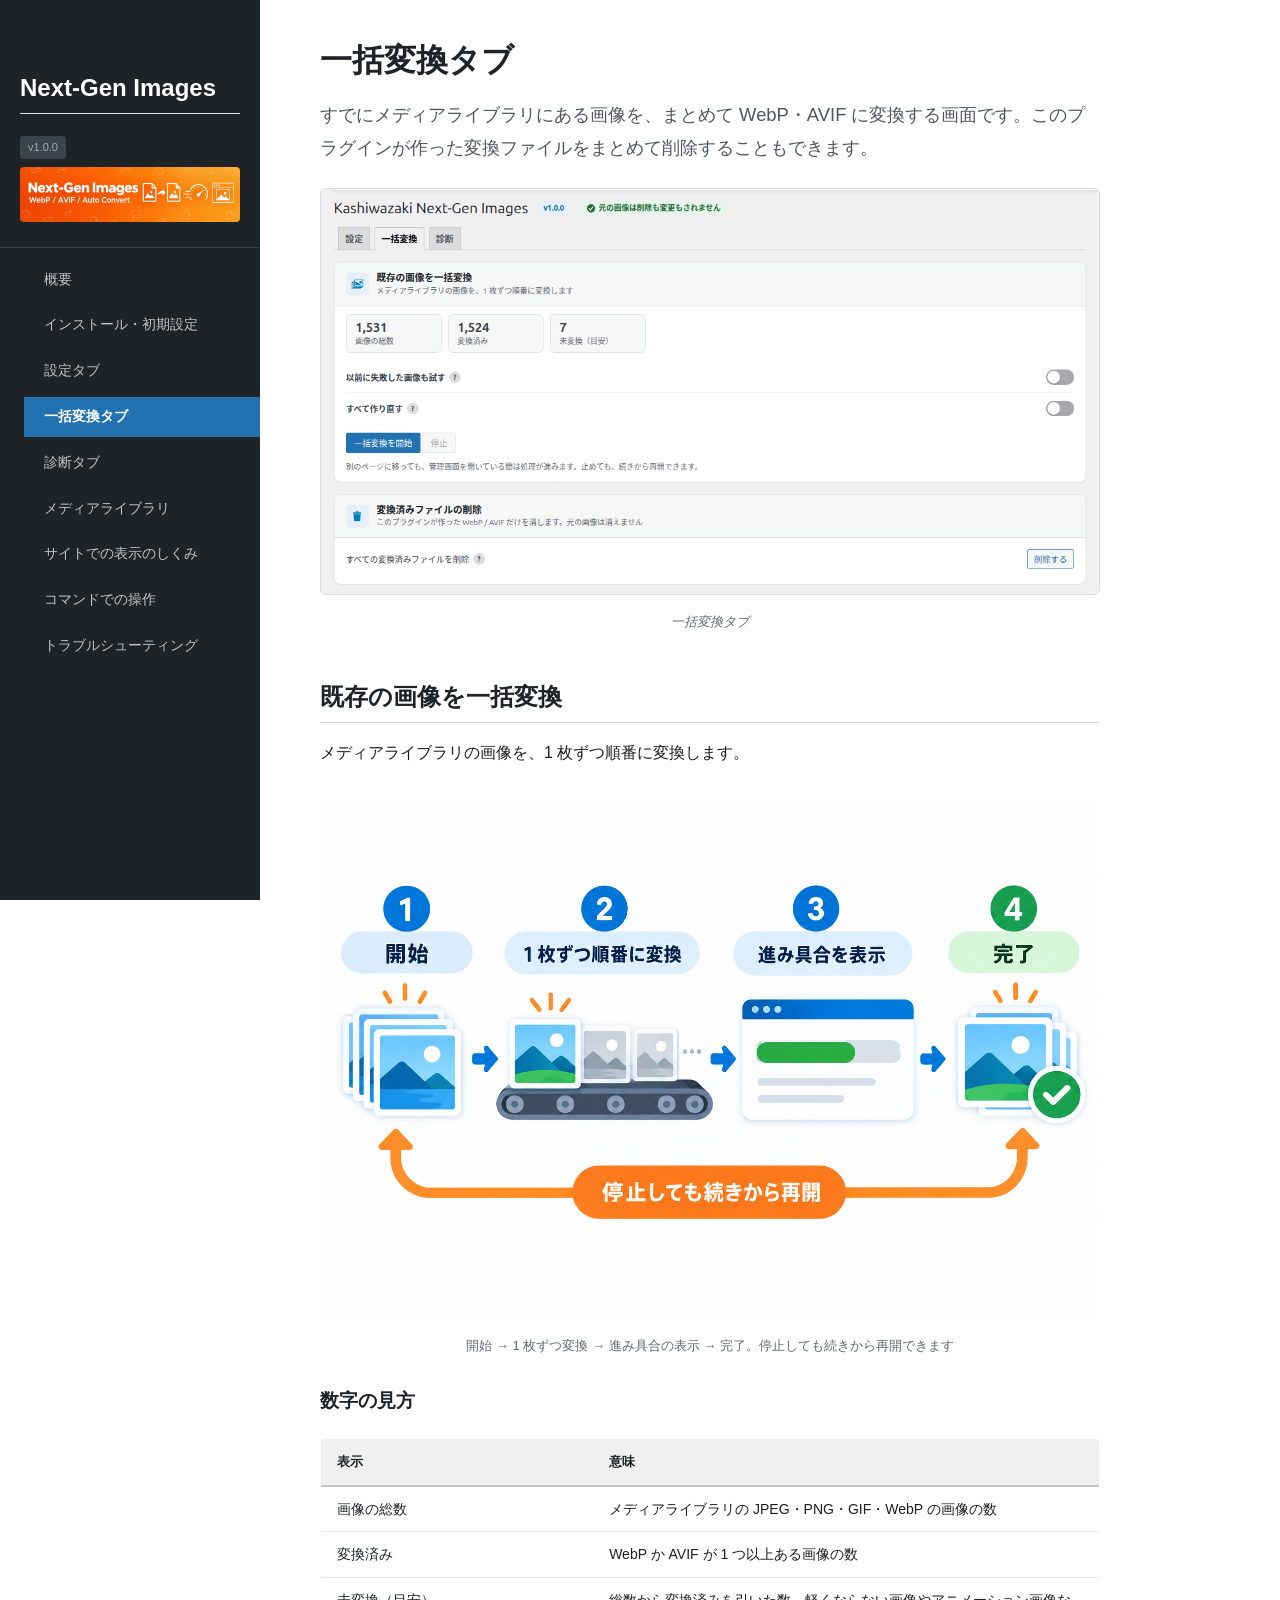
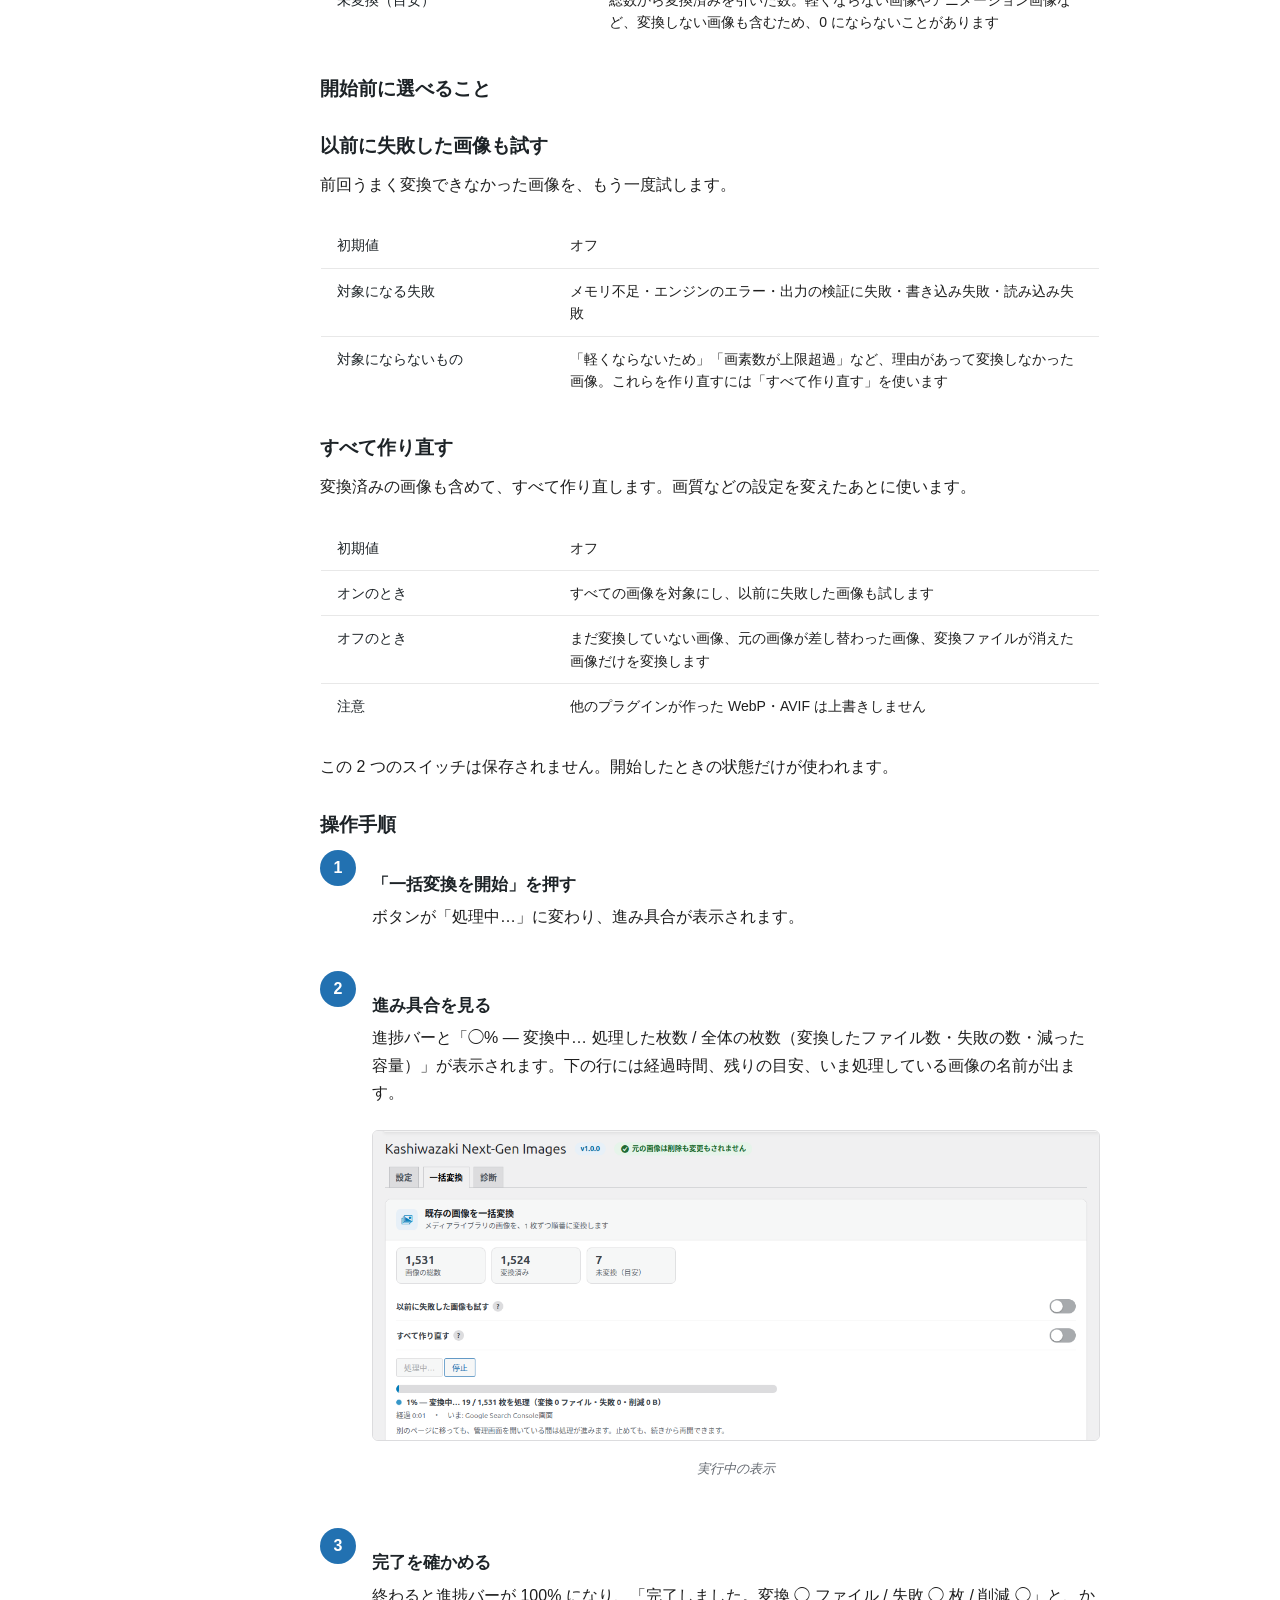
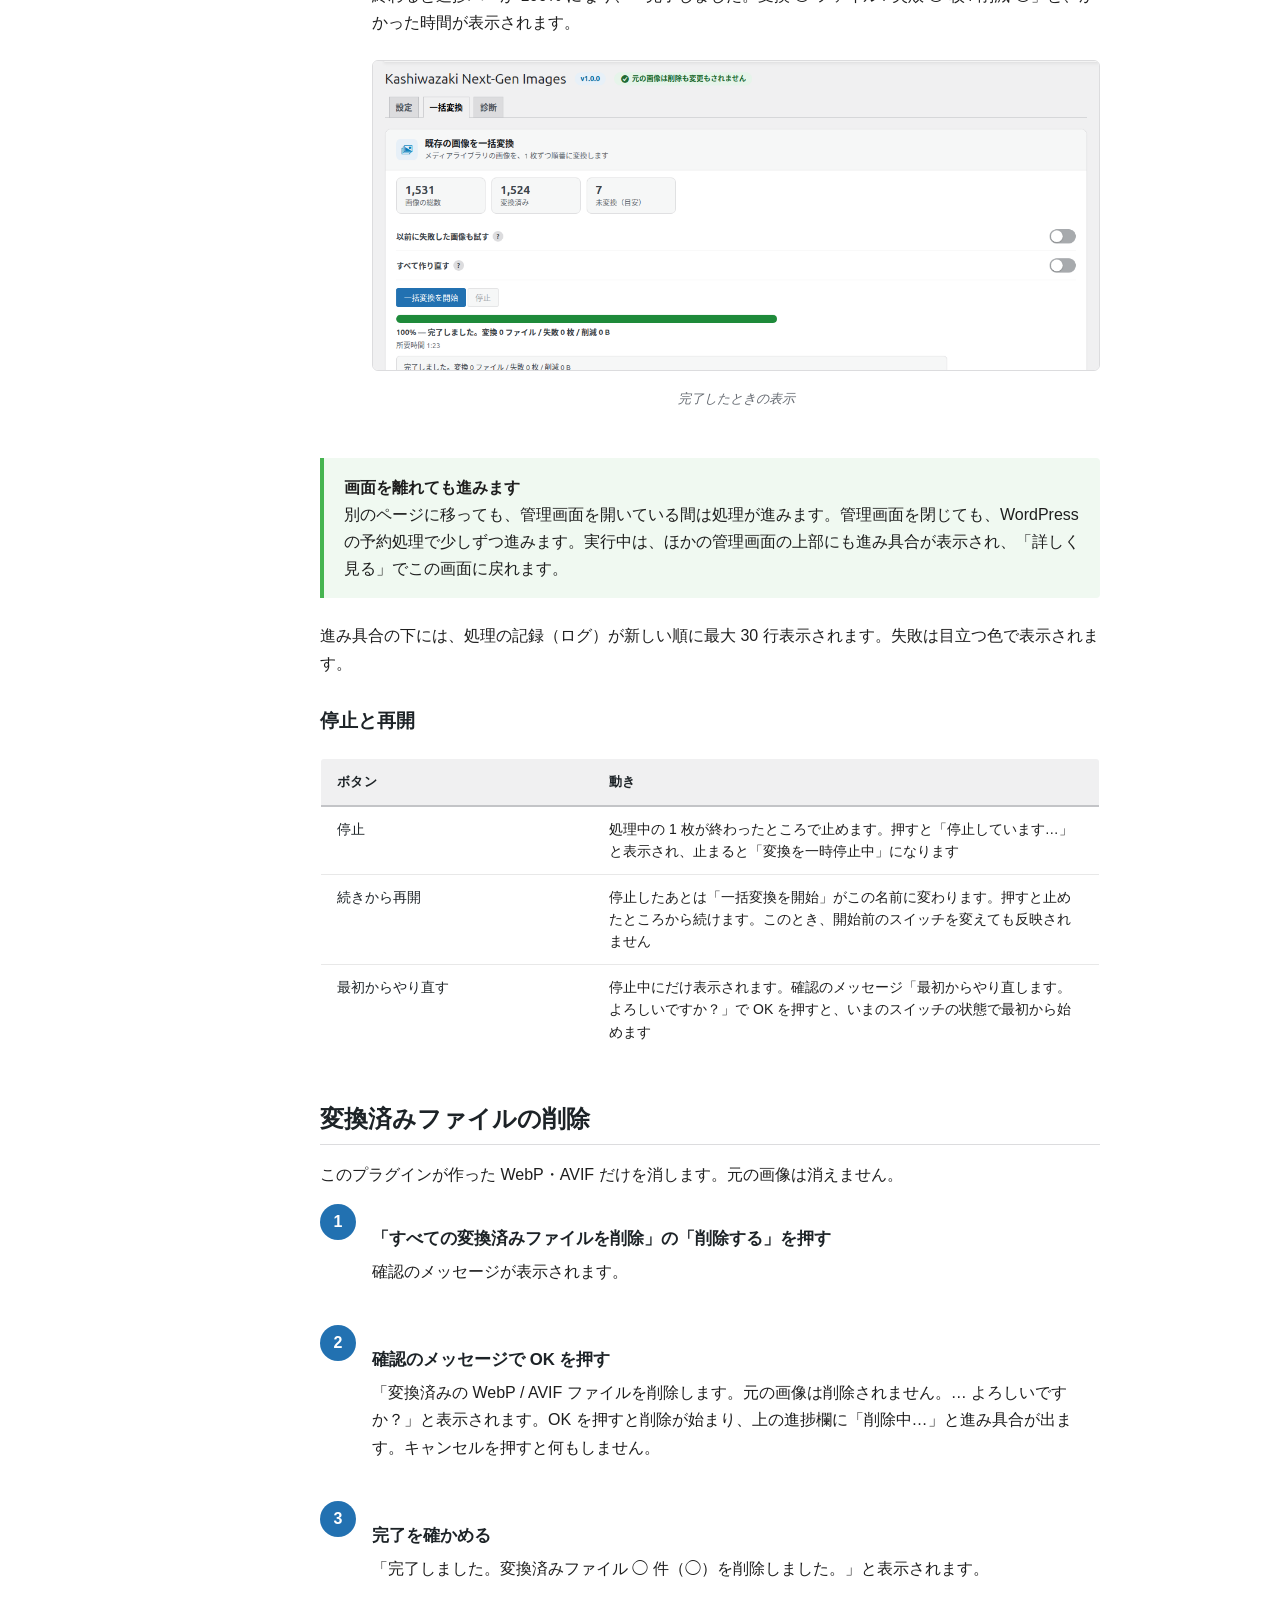
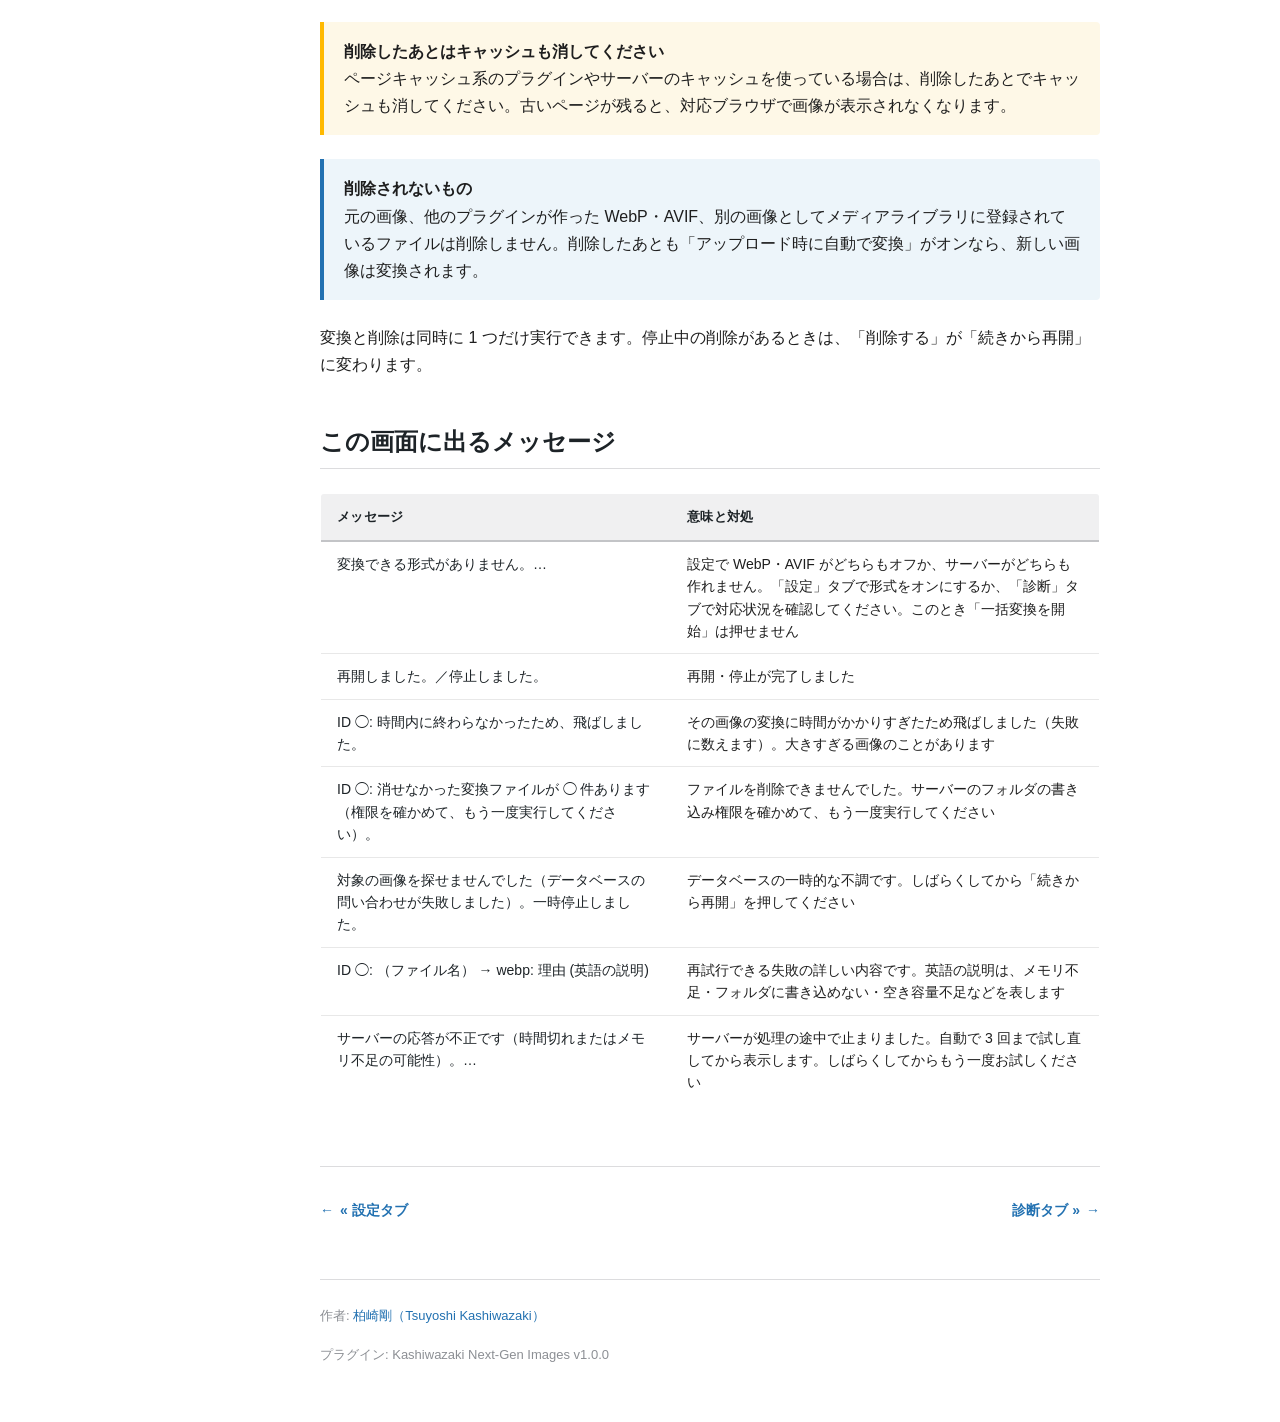
==== docs/bulk.html @ b2d31559 "Initial release v1.0.0" ====
<!DOCTYPE html>
<html lang="ja">
<head>
    <meta charset="UTF-8">
    <meta name="viewport" content="width=device-width, initial-scale=1.0">
    <title>一括変換タブ - Next-Gen Images マニュアル</title>
    <link rel="stylesheet" href="css/style.css">
</head>
<body>
    <button class="hamburger-btn" aria-label="メニューを開く">&#9776;</button>
    <nav class="sidebar">
        <div class="sidebar-header">
            <h2 style="color:#fff;">Next-Gen Images</h2>
            <span class="version">v1.0.0</span>
            <img src="images/main-visual.png" alt="" style="width:100%;border-radius:4px;margin-top:8px;">
        </div>
        <ul>
            <li><a href="index.html">概要</a></li>
            <li><a href="setup.html">インストール・初期設定</a></li>
            <li><a href="settings.html">設定タブ</a></li>
            <li><a href="bulk.html">一括変換タブ</a></li>
            <li><a href="status.html">診断タブ</a></li>
            <li><a href="media.html">メディアライブラリ</a></li>
            <li><a href="delivery.html">サイトでの表示のしくみ</a></li>
            <li><a href="cli.html">コマンドでの操作</a></li>
            <li><a href="troubleshooting.html">トラブルシューティング</a></li>
        </ul>
    </nav>
    <main class="content">
        <h1>一括変換タブ</h1>
        <p class="lead">すでにメディアライブラリにある画像を、まとめて WebP・AVIF に変換する画面です。このプラグインが作った変換ファイルをまとめて削除することもできます。</p>

<figure class="screenshot"><img src="images/screenshots/04-bulk.png" alt="一括変換タブ" class="lightbox-trigger"><figcaption>一括変換タブ</figcaption></figure>
<section><h2>既存の画像を一括変換</h2>
<p>メディアライブラリの画像を、1 枚ずつ順番に変換します。</p>
<figure class="infographic"><img src="images/infographics/bulk-flow.png" alt="一括変換の流れ" class="lightbox-trigger"><figcaption>開始 → 1 枚ずつ変換 → 進み具合の表示 → 完了。停止しても続きから再開できます</figcaption></figure>
<h3>数字の見方</h3>
<table><thead><tr><th style="width:35%;">表示</th><th>意味</th></tr></thead><tbody><tr><td>画像の総数</td><td>メディアライブラリの JPEG・PNG・GIF・WebP の画像の数</td></tr><tr><td>変換済み</td><td>WebP か AVIF が 1 つ以上ある画像の数</td></tr><tr><td>未変換（目安）</td><td>総数から変換済みを引いた数。軽くならない画像やアニメーション画像など、変換しない画像も含むため、0 にならないことがあります</td></tr></tbody></table>
<h3>開始前に選べること</h3>
<h3>以前に失敗した画像も試す</h3><p>前回うまく変換できなかった画像を、もう一度試します。</p><table><tbody><tr><td style="width:30%;">初期値</td><td>オフ</td></tr><tr><td style="width:30%;">対象になる失敗</td><td>メモリ不足・エンジンのエラー・出力の検証に失敗・書き込み失敗・読み込み失敗</td></tr><tr><td style="width:30%;">対象にならないもの</td><td>「軽くならないため」「画素数が上限超過」など、理由があって変換しなかった画像。これらを作り直すには「すべて作り直す」を使います</td></tr></tbody></table>
<h3>すべて作り直す</h3><p>変換済みの画像も含めて、すべて作り直します。画質などの設定を変えたあとに使います。</p><table><tbody><tr><td style="width:30%;">初期値</td><td>オフ</td></tr><tr><td style="width:30%;">オンのとき</td><td>すべての画像を対象にし、以前に失敗した画像も試します</td></tr><tr><td style="width:30%;">オフのとき</td><td>まだ変換していない画像、元の画像が差し替わった画像、変換ファイルが消えた画像だけを変換します</td></tr><tr><td style="width:30%;">注意</td><td>他のプラグインが作った WebP・AVIF は上書きしません</td></tr></tbody></table>
<p>この 2 つのスイッチは保存されません。開始したときの状態だけが使われます。</p>
<h3>操作手順</h3>
<div class="step"><div class="step-number">1</div><div class="step-body"><h4>「一括変換を開始」を押す</h4><p>ボタンが「処理中…」に変わり、進み具合が表示されます。</p></div></div><div class="step"><div class="step-number">2</div><div class="step-body"><h4>進み具合を見る</h4><p>進捗バーと「◯% — 変換中… 処理した枚数 / 全体の枚数（変換したファイル数・失敗の数・減った容量）」が表示されます。下の行には経過時間、残りの目安、いま処理している画像の名前が出ます。</p><figure class="screenshot"><img src="images/screenshots/07-bulk-running.png" alt="一括変換の実行中の表示" class="lightbox-trigger"><figcaption>実行中の表示</figcaption></figure></div></div><div class="step"><div class="step-number">3</div><div class="step-body"><h4>完了を確かめる</h4><p>終わると進捗バーが 100% になり、「完了しました。変換 ◯ ファイル / 失敗 ◯ 枚 / 削減 ◯」と、かかった時間が表示されます。</p><figure class="screenshot"><img src="images/screenshots/08-bulk-done.png" alt="一括変換の完了後の表示" class="lightbox-trigger"><figcaption>完了したときの表示</figcaption></figure></div></div>
<div class="callout callout-tip"><strong>画面を離れても進みます</strong><p>別のページに移っても、管理画面を開いている間は処理が進みます。管理画面を閉じても、WordPress の予約処理で少しずつ進みます。実行中は、ほかの管理画面の上部にも進み具合が表示され、「詳しく見る」でこの画面に戻れます。</p></div>
<p>進み具合の下には、処理の記録（ログ）が新しい順に最大 30 行表示されます。失敗は目立つ色で表示されます。</p><h3>停止と再開</h3>
<table><thead><tr><th style="width:35%;">ボタン</th><th>動き</th></tr></thead><tbody><tr><td>停止</td><td>処理中の 1 枚が終わったところで止めます。押すと「停止しています…」と表示され、止まると「変換を一時停止中」になります</td></tr><tr><td>続きから再開</td><td>停止したあとは「一括変換を開始」がこの名前に変わります。押すと止めたところから続けます。このとき、開始前のスイッチを変えても反映されません</td></tr><tr><td>最初からやり直す</td><td>停止中にだけ表示されます。確認のメッセージ「最初からやり直します。よろしいですか？」で OK を押すと、いまのスイッチの状態で最初から始めます</td></tr></tbody></table>
</section>

<section><h2>変換済みファイルの削除</h2>
<p>このプラグインが作った WebP・AVIF だけを消します。元の画像は消えません。</p>
<div class="step"><div class="step-number">1</div><div class="step-body"><h4>「すべての変換済みファイルを削除」の「削除する」を押す</h4><p>確認のメッセージが表示されます。</p></div></div><div class="step"><div class="step-number">2</div><div class="step-body"><h4>確認のメッセージで OK を押す</h4><p>「変換済みの WebP / AVIF ファイルを削除します。元の画像は削除されません。… よろしいですか？」と表示されます。OK を押すと削除が始まり、上の進捗欄に「削除中…」と進み具合が出ます。キャンセルを押すと何もしません。</p></div></div><div class="step"><div class="step-number">3</div><div class="step-body"><h4>完了を確かめる</h4><p>「完了しました。変換済みファイル ◯ 件（◯）を削除しました。」と表示されます。</p></div></div>
<div class="callout callout-warning"><strong>削除したあとはキャッシュも消してください</strong><p>ページキャッシュ系のプラグインやサーバーのキャッシュを使っている場合は、削除したあとでキャッシュも消してください。古いページが残ると、対応ブラウザで画像が表示されなくなります。</p></div>
<div class="callout callout-note"><strong>削除されないもの</strong><p>元の画像、他のプラグインが作った WebP・AVIF、別の画像としてメディアライブラリに登録されているファイルは削除しません。削除したあとも「アップロード時に自動で変換」がオンなら、新しい画像は変換されます。</p></div>
<p>変換と削除は同時に 1 つだけ実行できます。停止中の削除があるときは、「削除する」が「続きから再開」に変わります。</p>
</section>

<section><h2>この画面に出るメッセージ</h2>
<table><thead><tr><th style="width:45%;">メッセージ</th><th>意味と対処</th></tr></thead><tbody><tr><td>変換できる形式がありません。…</td><td>設定で WebP・AVIF がどちらもオフか、サーバーがどちらも作れません。「設定」タブで形式をオンにするか、「診断」タブで対応状況を確認してください。このとき「一括変換を開始」は押せません</td></tr><tr><td>再開しました。／停止しました。</td><td>再開・停止が完了しました</td></tr><tr><td>ID ◯: 時間内に終わらなかったため、飛ばしました。</td><td>その画像の変換に時間がかかりすぎたため飛ばしました（失敗に数えます）。大きすぎる画像のことがあります</td></tr><tr><td>ID ◯: 消せなかった変換ファイルが ◯ 件あります（権限を確かめて、もう一度実行してください）。</td><td>ファイルを削除できませんでした。サーバーのフォルダの書き込み権限を確かめて、もう一度実行してください</td></tr><tr><td>対象の画像を探せませんでした（データベースの問い合わせが失敗しました）。一時停止しました。</td><td>データベースの一時的な不調です。しばらくしてから「続きから再開」を押してください</td></tr><tr><td>ID ◯: （ファイル名） → webp: 理由 (英語の説明)</td><td>再試行できる失敗の詳しい内容です。英語の説明は、メモリ不足・フォルダに書き込めない・空き容量不足などを表します</td></tr><tr><td>サーバーの応答が不正です（時間切れまたはメモリ不足の可能性）。…</td><td>サーバーが処理の途中で止まりました。自動で 3 回まで試し直してから表示します。しばらくしてからもう一度お試しください</td></tr></tbody></table>
</section>

        <nav class="page-nav">
            <a href="settings.html" class="prev">&laquo; 設定タブ</a>
            <a href="status.html" class="next">診断タブ &raquo;</a>
        </nav>
        <footer class="manual-footer">
            <p>作者: <a href="https://www.tsuyoshikashiwazaki.jp/profile/" target="_blank" rel="noopener">柏崎剛（Tsuyoshi Kashiwazaki）</a></p>
            <p>プラグイン: Kashiwazaki Next-Gen Images v1.0.0</p>
        </footer>
    </main>
    <div class="lightbox"></div>
    <script src="js/manual.js"></script>
</body>
</html>
---- docs/css/style.css ----
/* ========================================
   WordPress Plugin Manual - Common Stylesheet
   ======================================== */

/* ========================================
   1. Base / Reset
   ======================================== */

*,
*::before,
*::after {
    margin: 0;
    padding: 0;
    box-sizing: border-box;
}

html {
    font-size: 16px;
    scroll-behavior: smooth;
}

body {
    font-family: -apple-system, BlinkMacSystemFont, "Segoe UI", Roboto, Oxygen,
        Ubuntu, Cantarell, "Fira Sans", "Droid Sans", "Helvetica Neue", Arial,
        sans-serif;
    color: #1e1e1e;
    background: #fff;
    line-height: 1.7;
}

img {
    max-width: 100%;
    height: auto;
}

a {
    color: #2271b1;
    text-decoration: none;
}

a:hover {
    color: #135e96;
    text-decoration: underline;
}

/* ========================================
   2. Sidebar
   ======================================== */

.sidebar {
    position: fixed;
    top: 0;
    left: 0;
    width: 260px;
    height: 100vh;
    background: #1d2327;
    color: #fff;
    overflow-y: auto;
    z-index: 100;
    padding-bottom: 40px;
}

.sidebar-header {
    padding: 24px 20px 16px;
    border-bottom: 1px solid #3c434a;
}

.sidebar-header h1 {
    font-size: 15px;
    font-weight: 600;
    line-height: 1.4;
    color: #fff;
}

.sidebar-header .version {
    display: inline-block;
    margin-top: 6px;
    font-size: 11px;
    color: #a7aaad;
    background: #3c434a;
    padding: 2px 8px;
    border-radius: 3px;
}

.sidebar ul {
    list-style: none;
    padding: 12px 0;
}

.sidebar ul li a {
    display: block;
    padding: 8px 20px;
    color: #c3c4c7;
    font-size: 14px;
    transition: background 0.15s, color 0.15s;
}

.sidebar ul li a:hover {
    background: #2c3338;
    color: #fff;
    text-decoration: none;
}

.sidebar ul li.active a {
    background: #2271b1;
    color: #fff;
    font-weight: 600;
}

.sidebar ul li.section-label {
    padding: 18px 20px 4px;
    font-size: 11px;
    font-weight: 700;
    text-transform: uppercase;
    letter-spacing: 0.06em;
    color: #8c8f94;
}

/* ========================================
   3. Main Content
   ======================================== */

.content {
    margin-left: 260px;
    max-width: 900px;
    padding: 40px 60px;
}

/* ========================================
   4. Typography
   ======================================== */

h1, h2, h3, h4, h5, h6 {
    color: #1d2327;
    font-weight: 600;
    line-height: 1.3;
}

h1 {
    font-size: 2rem;
    margin-bottom: 16px;
}

h2 {
    font-size: 1.5rem;
    margin-top: 48px;
    margin-bottom: 16px;
    padding-bottom: 10px;
    border-bottom: 1px solid #dcdcde;
}

h3 {
    font-size: 1.2rem;
    margin-top: 32px;
    margin-bottom: 12px;
}

h4 {
    font-size: 1.05rem;
    margin-top: 24px;
    margin-bottom: 8px;
}

p {
    margin-bottom: 16px;
}

.lead {
    font-size: 1.15rem;
    color: #50575e;
    line-height: 1.8;
    margin-bottom: 24px;
}

/* ========================================
   5. Steps
   ======================================== */

.step {
    display: flex;
    gap: 16px;
    margin-bottom: 24px;
    align-items: flex-start;
}

.step-number {
    flex-shrink: 0;
    width: 36px;
    height: 36px;
    background: #2271b1;
    color: #fff;
    border-radius: 50%;
    display: flex;
    align-items: center;
    justify-content: center;
    font-size: 16px;
    font-weight: 700;
    line-height: 1;
}

.step-content {
    flex: 1;
    padding-top: 4px;
}

.step-content p:last-child {
    margin-bottom: 0;
}

/* ========================================
   6. Callout Boxes
   ======================================== */

.callout {
    padding: 16px 20px;
    margin: 24px 0;
    border-left: 4px solid;
    border-radius: 0 4px 4px 0;
}

.callout-title {
    font-weight: 700;
    margin-bottom: 6px;
}

.callout p:last-child {
    margin-bottom: 0;
}

.callout-tip {
    border-left-color: #46b450;
    background: #f0f9f1;
}

.callout-tip .callout-title {
    color: #2e7d32;
}

.callout-warning {
    border-left-color: #ffb900;
    background: #fef8e7;
}

.callout-warning .callout-title {
    color: #8b6914;
}

.callout-note {
    border-left-color: #2271b1;
    background: #edf5fa;
}

.callout-note .callout-title {
    color: #2271b1;
}

/* ========================================
   7. Screenshots
   ======================================== */

.screenshot {
    margin: 24px 0;
    text-align: center;
}

.screenshot img {
    max-width: 100%;
    border: 1px solid #dcdcde;
    border-radius: 6px;
    cursor: zoom-in;
}

.screenshot figcaption,
.screenshot .caption {
    font-size: 13px;
    color: #646970;
    margin-top: 8px;
    font-style: italic;
}

/* ========================================
   8. Infographic Images
   ======================================== */

.infographic {
    margin: 32px 0;
    text-align: center;
}

.infographic img {
    max-width: 100%;
    display: inline-block;
}

.infographic figcaption,
.infographic .caption {
    font-size: 13px;
    color: #646970;
    margin-top: 8px;
}

/* ========================================
   9. Feature Cards
   ======================================== */

.feature-cards {
    display: grid;
    grid-template-columns: repeat(3, 1fr);
    gap: 20px;
    margin: 24px 0;
}

.feature-card {
    background: #f6f7f7;
    border-radius: 6px;
    padding: 24px 20px;
    text-align: center;
}

.feature-card h4 {
    margin-top: 0;
    margin-bottom: 8px;
}

.feature-card p {
    font-size: 14px;
    color: #50575e;
    margin-bottom: 0;
}

.feature-card .icon {
    font-size: 28px;
    margin-bottom: 12px;
    display: block;
}

/* ========================================
   10. Tables (widefat style)
   ======================================== */

table,
table.widefat {
    width: 100%;
    border-collapse: collapse;
    margin: 24px 0;
    font-size: 14px;
    border: 1px solid #dcdcde;
    border-radius: 4px;
    overflow: hidden;
}

table thead th,
table.widefat thead th {
    background: #f0f0f1;
    text-align: left;
    padding: 12px 16px;
    font-weight: 600;
    font-size: 13px;
    color: #1d2327;
    border-bottom: 2px solid #c3c4c7;
    letter-spacing: 0.02em;
}

table tbody td,
table.widefat tbody td {
    padding: 11px 16px;
    border-bottom: 1px solid #e8e8e8;
    vertical-align: top;
    line-height: 1.6;
}

table tbody tr:hover,
table.widefat tbody tr:hover {
    background: #f6f7f7;
}

table tbody tr:last-child td,
table.widefat tbody tr:last-child td {
    border-bottom: none;
}

table tbody td:first-child {
    font-weight: 500;
    color: #1d2327;
}

/* ========================================
   11. HTTP Status Color Coding
   ======================================== */

.http-2xx {
    color: #00a32a;
    font-weight: 600;
}

.http-3xx {
    color: #2271b1;
    font-weight: 600;
}

.http-4xx {
    color: #dba617;
    font-weight: 600;
}

.http-5xx {
    color: #d63638;
    font-weight: 600;
}

/* ========================================
   12. Status Badges
   ======================================== */

.status-badge {
    display: inline-block;
    padding: 2px 10px;
    border-radius: 12px;
    font-size: 12px;
    font-weight: 600;
    line-height: 1.6;
    white-space: nowrap;
}

.status-ok {
    background: #edfaef;
    color: #00a32a;
}

.status-warning {
    background: #fef8e7;
    color: #996800;
}

.status-error {
    background: #fcf0f1;
    color: #d63638;
}

/* ========================================
   13. Lightbox Overlay
   ======================================== */

.lightbox {
    display: none;
    position: fixed;
    inset: 0;
    z-index: 9999;
    background: rgba(0, 0, 0, 0.85);
    align-items: center;
    justify-content: center;
    cursor: zoom-out;
}

.lightbox.active {
    display: flex;
}

.lightbox img {
    max-width: 90vw;
    max-height: 90vh;
    border-radius: 4px;
    box-shadow: 0 4px 30px rgba(0, 0, 0, 0.4);
}

.lightbox-close {
    position: absolute;
    top: 20px;
    right: 28px;
    background: none;
    border: none;
    color: #fff;
    font-size: 36px;
    cursor: pointer;
    line-height: 1;
    opacity: 0.8;
    transition: opacity 0.15s;
}

.lightbox-close:hover {
    opacity: 1;
}

/* ========================================
   14. Page Navigation
   ======================================== */

.page-nav {
    display: flex;
    justify-content: space-between;
    margin-top: 60px;
    padding-top: 24px;
    border-top: 1px solid #dcdcde;
}

.page-nav a {
    display: inline-flex;
    align-items: center;
    gap: 6px;
    font-size: 14px;
    font-weight: 600;
    color: #2271b1;
    padding: 8px 0;
}

.page-nav a:hover {
    color: #135e96;
    text-decoration: none;
}

.page-nav .prev::before {
    content: "\2190";
}

.page-nav .next::after {
    content: "\2192";
}

/* ========================================
   15. Manual Footer
   ======================================== */

.manual-footer {
    margin-top: 48px;
    padding: 24px 0 0;
    border-top: 1px solid #dcdcde;
    font-size: 13px;
    color: #8c8f94;
    line-height: 1.8;
}

.manual-footer a {
    color: #2271b1;
}

.manual-footer a:hover {
    color: #135e96;
}

/* ========================================
   16. Code Blocks
   ======================================== */

code {
    background: #f0f0f1;
    padding: 2px 6px;
    border-radius: 3px;
    font-size: 13px;
    font-family: Menlo, Consolas, "DejaVu Sans Mono", monospace;
    color: #1d2327;
}

pre {
    background: #2c3338;
    color: #e4e6e8;
    padding: 20px 24px;
    border-radius: 6px;
    overflow-x: auto;
    margin: 24px 0;
    font-size: 13px;
    line-height: 1.6;
}

pre code {
    background: none;
    padding: 0;
    border-radius: 0;
    color: inherit;
    font-size: inherit;
}

/* ========================================
   17. Lists
   ======================================== */

ul, ol {
    margin: 0 0 16px 24px;
}

li {
    margin-bottom: 6px;
}

/* ========================================
   18. Hamburger Menu Button
   ======================================== */

.hamburger-btn {
    display: none;
    position: fixed;
    top: 12px;
    left: 12px;
    z-index: 200;
    background: #1d2327;
    border: none;
    color: #fff;
    width: 40px;
    height: 40px;
    border-radius: 4px;
    cursor: pointer;
    font-size: 22px;
    align-items: center;
    justify-content: center;
    line-height: 1;
}

/* ========================================
   19. Responsive (max-width: 768px)
   ======================================== */

@media (max-width: 768px) {
    .sidebar {
        transform: translateX(-100%);
        transition: transform 0.25s ease;
    }

    .sidebar.open {
        transform: translateX(0);
    }

    .content {
        margin-left: 0;
        padding: 60px 20px 40px;
    }

    .hamburger-btn {
        display: flex;
    }

    .feature-cards {
        grid-template-columns: 1fr;
    }

    .page-nav {
        flex-direction: column;
        gap: 12px;
    }

    table.widefat {
        font-size: 13px;
    }

    table.widefat thead th,
    table.widefat tbody td {
        padding: 8px 10px;
    }

    h1 {
        font-size: 1.6rem;
    }

    h2 {
        font-size: 1.3rem;
    }
}
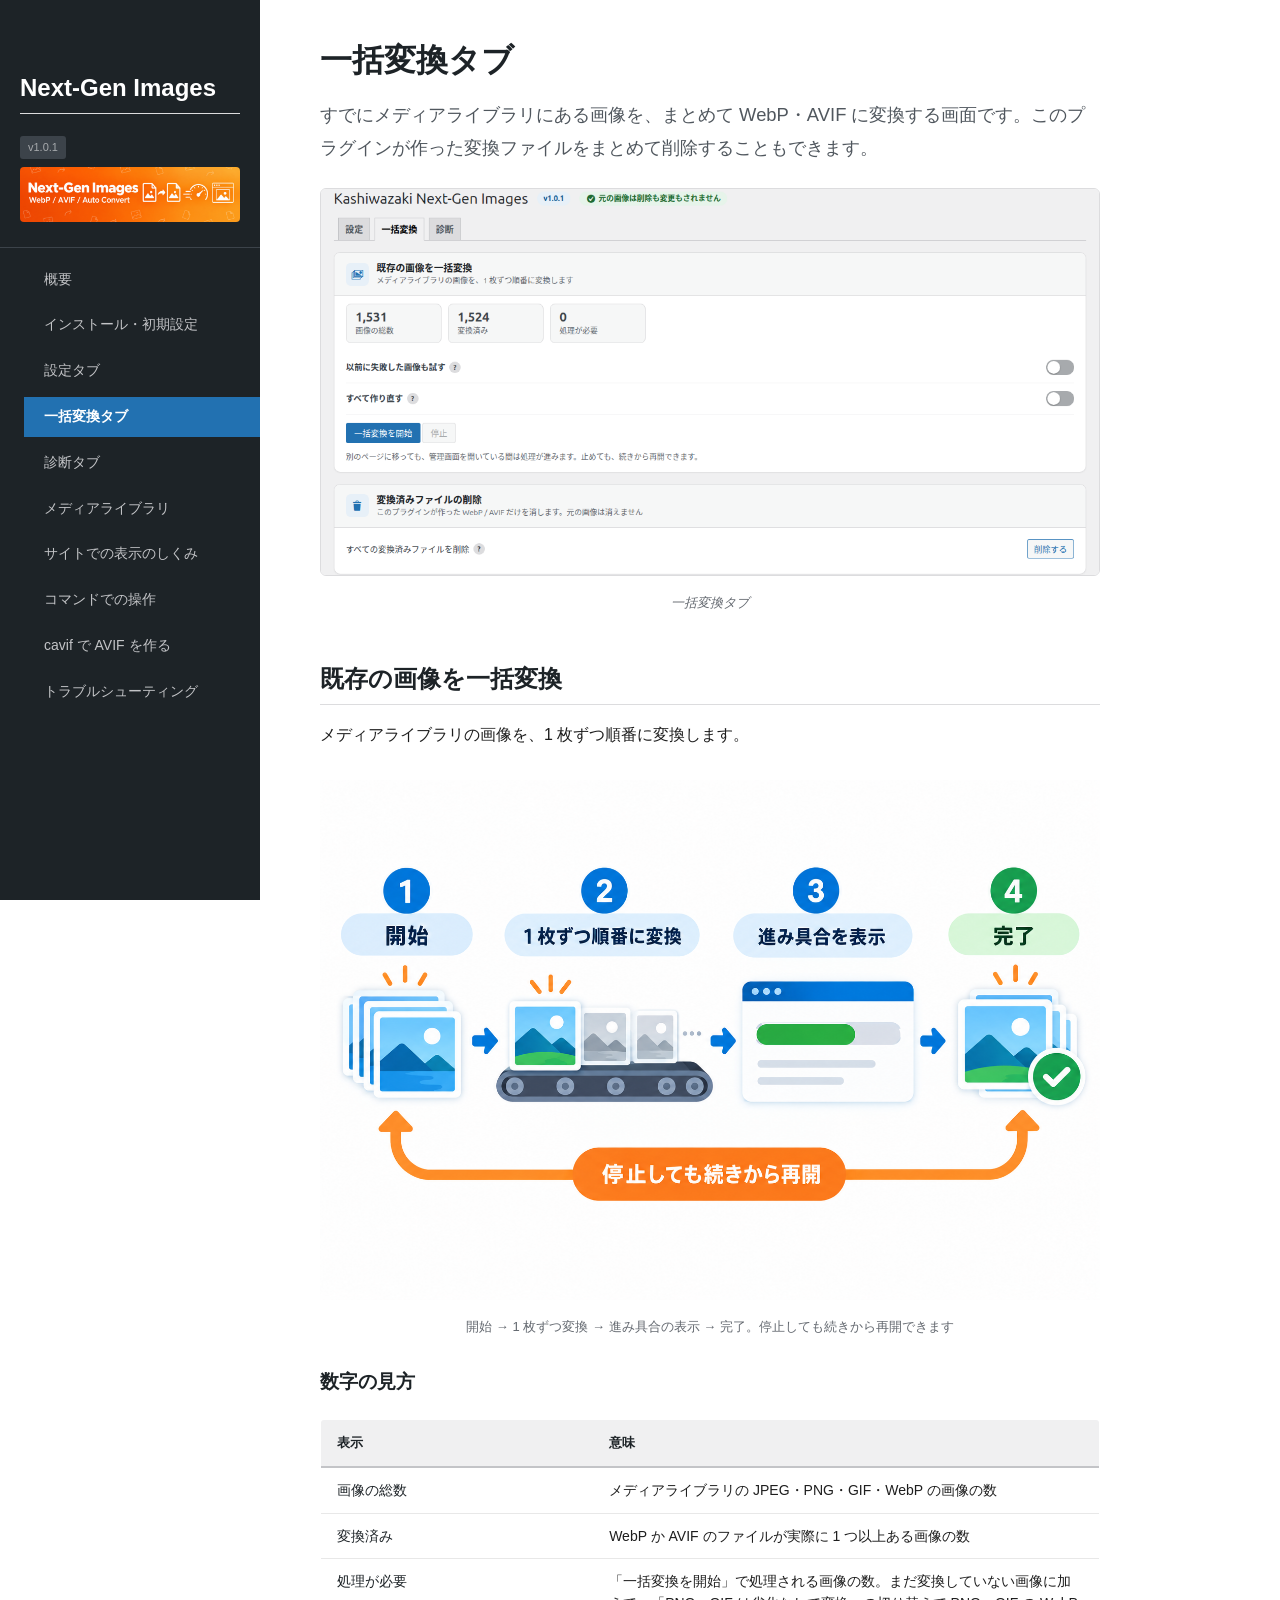
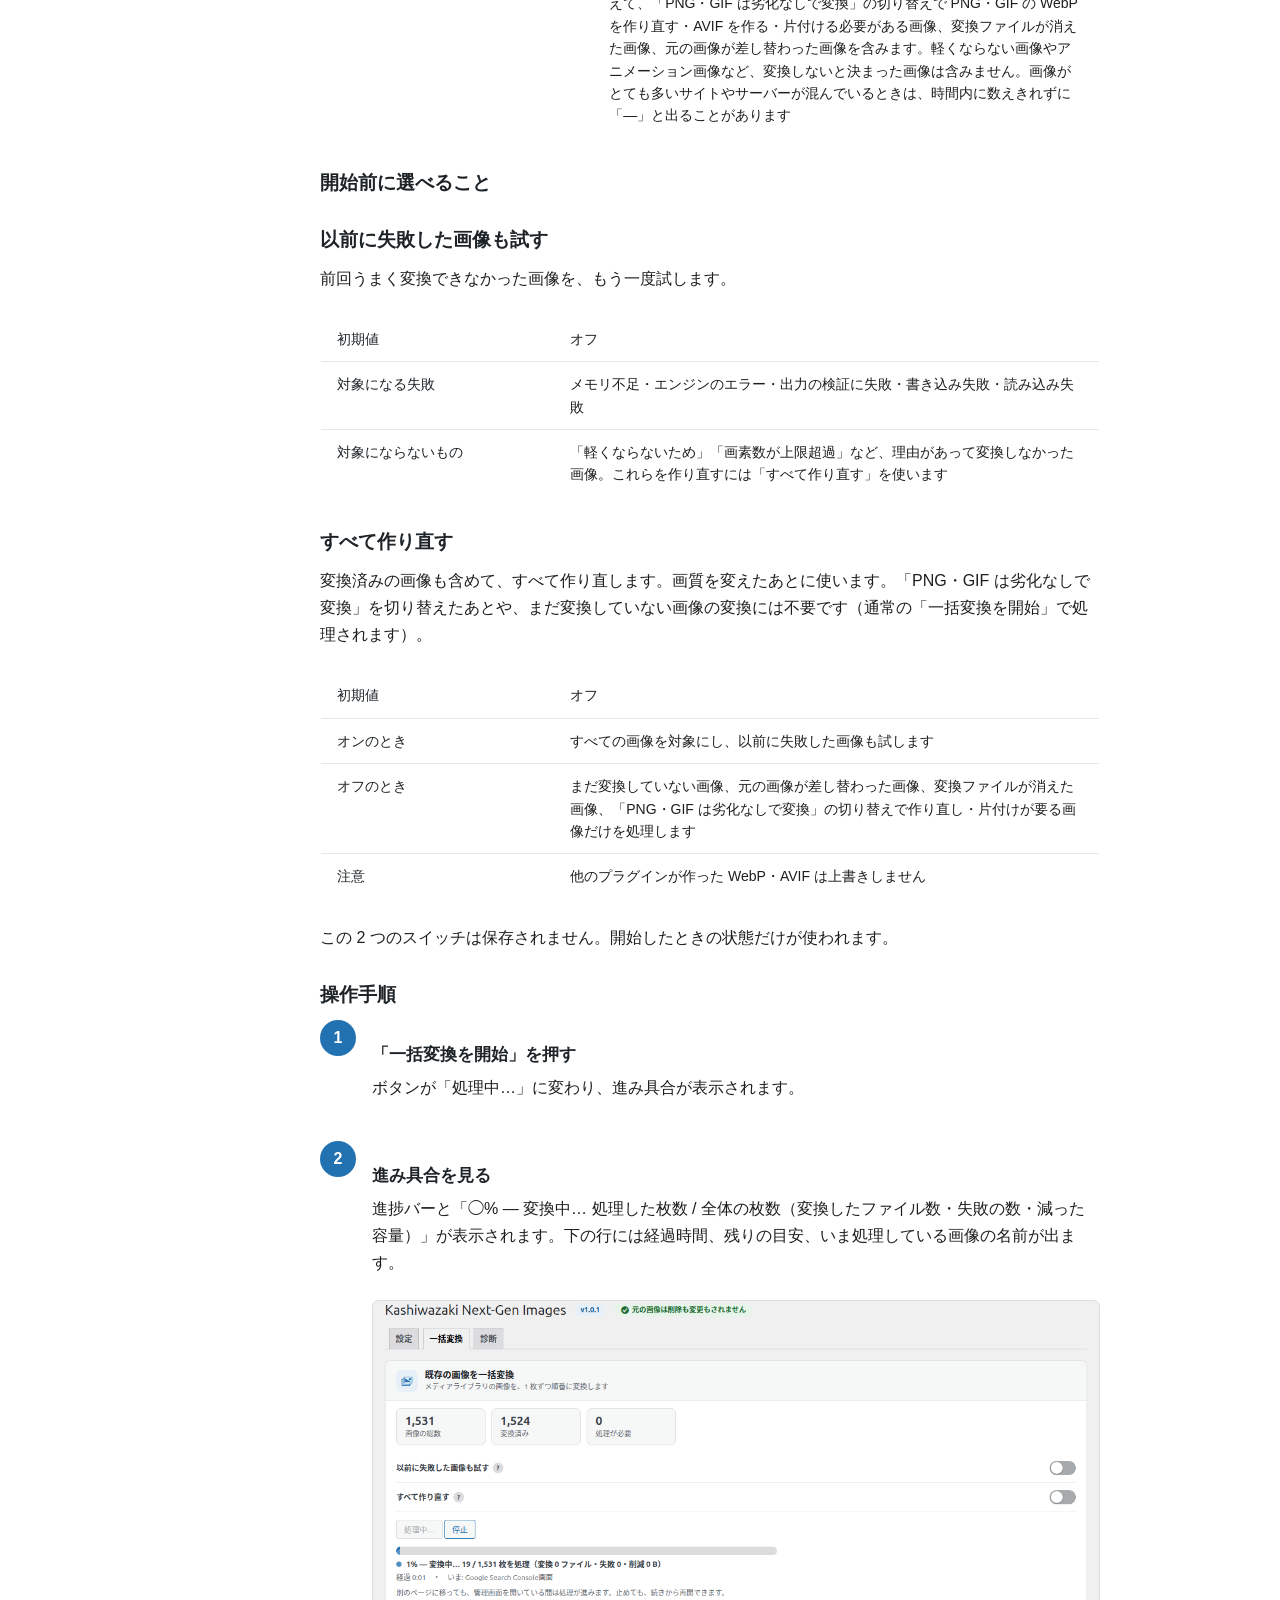
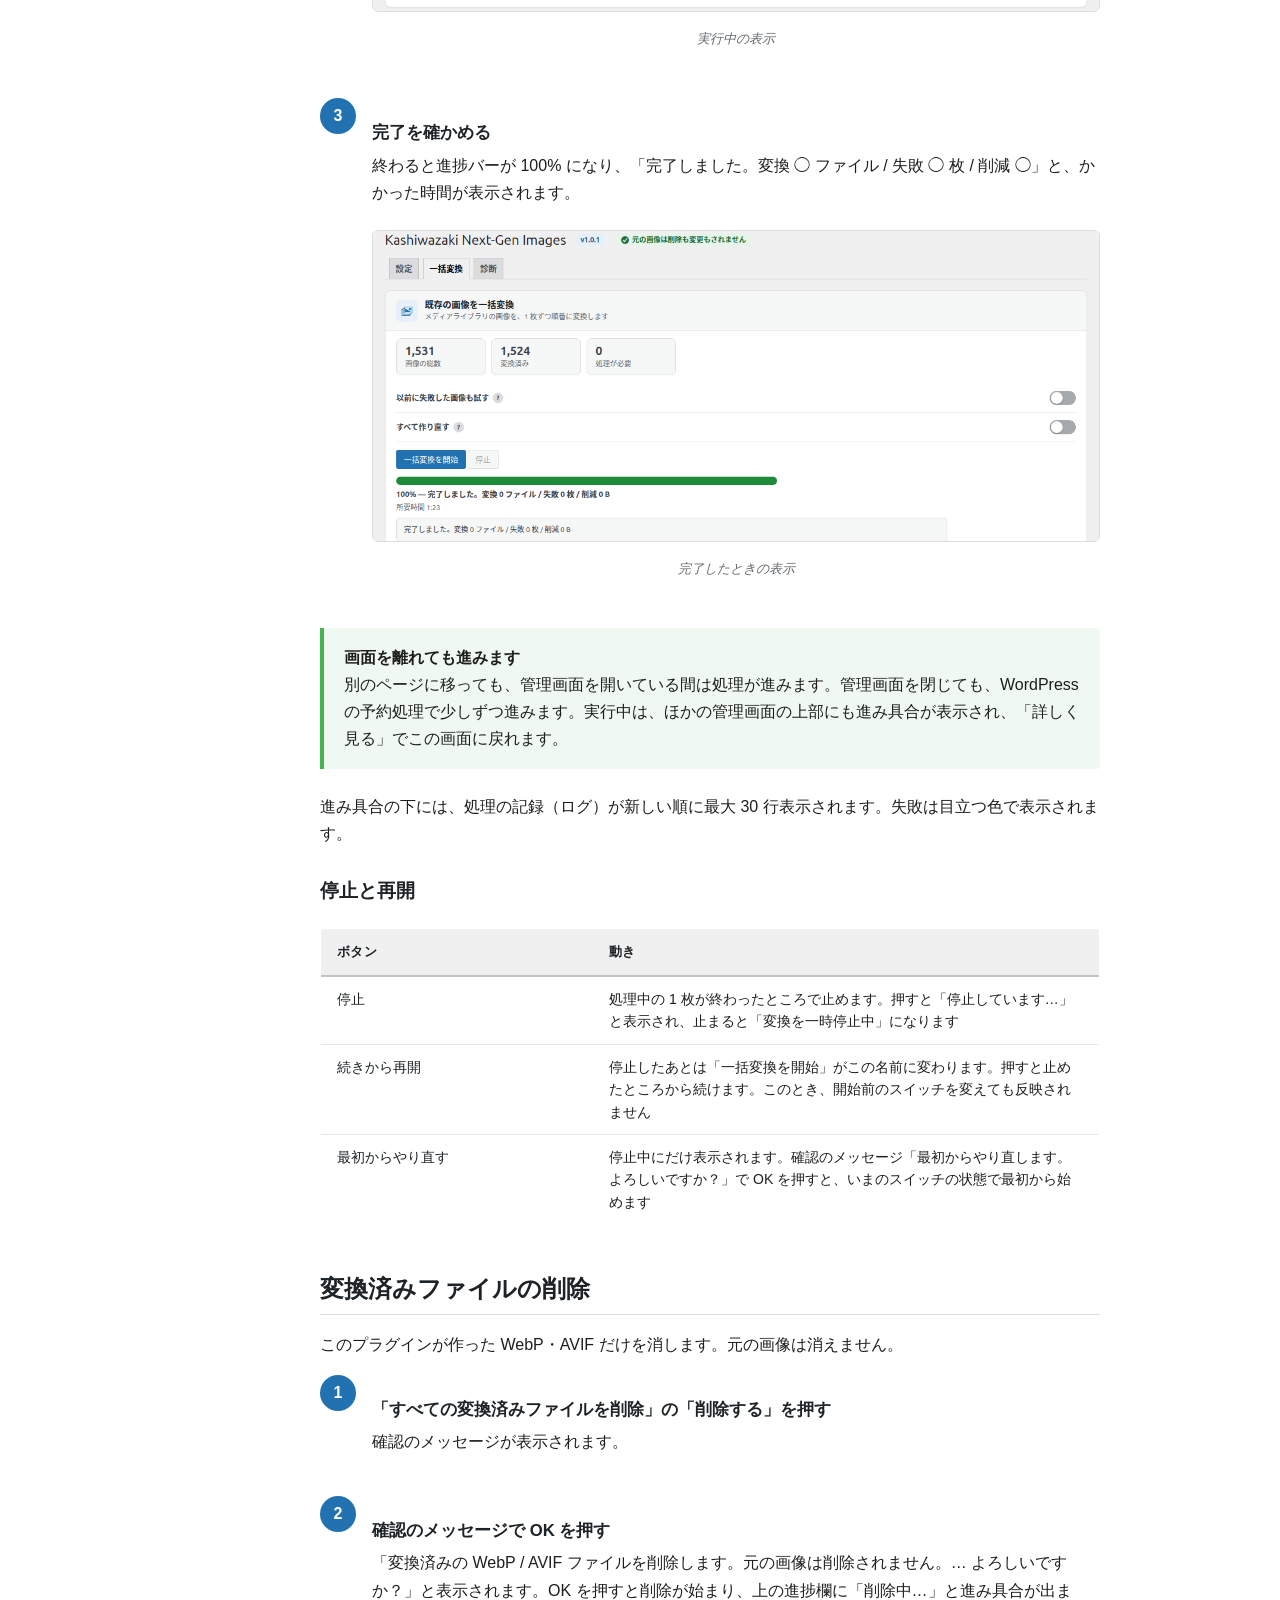
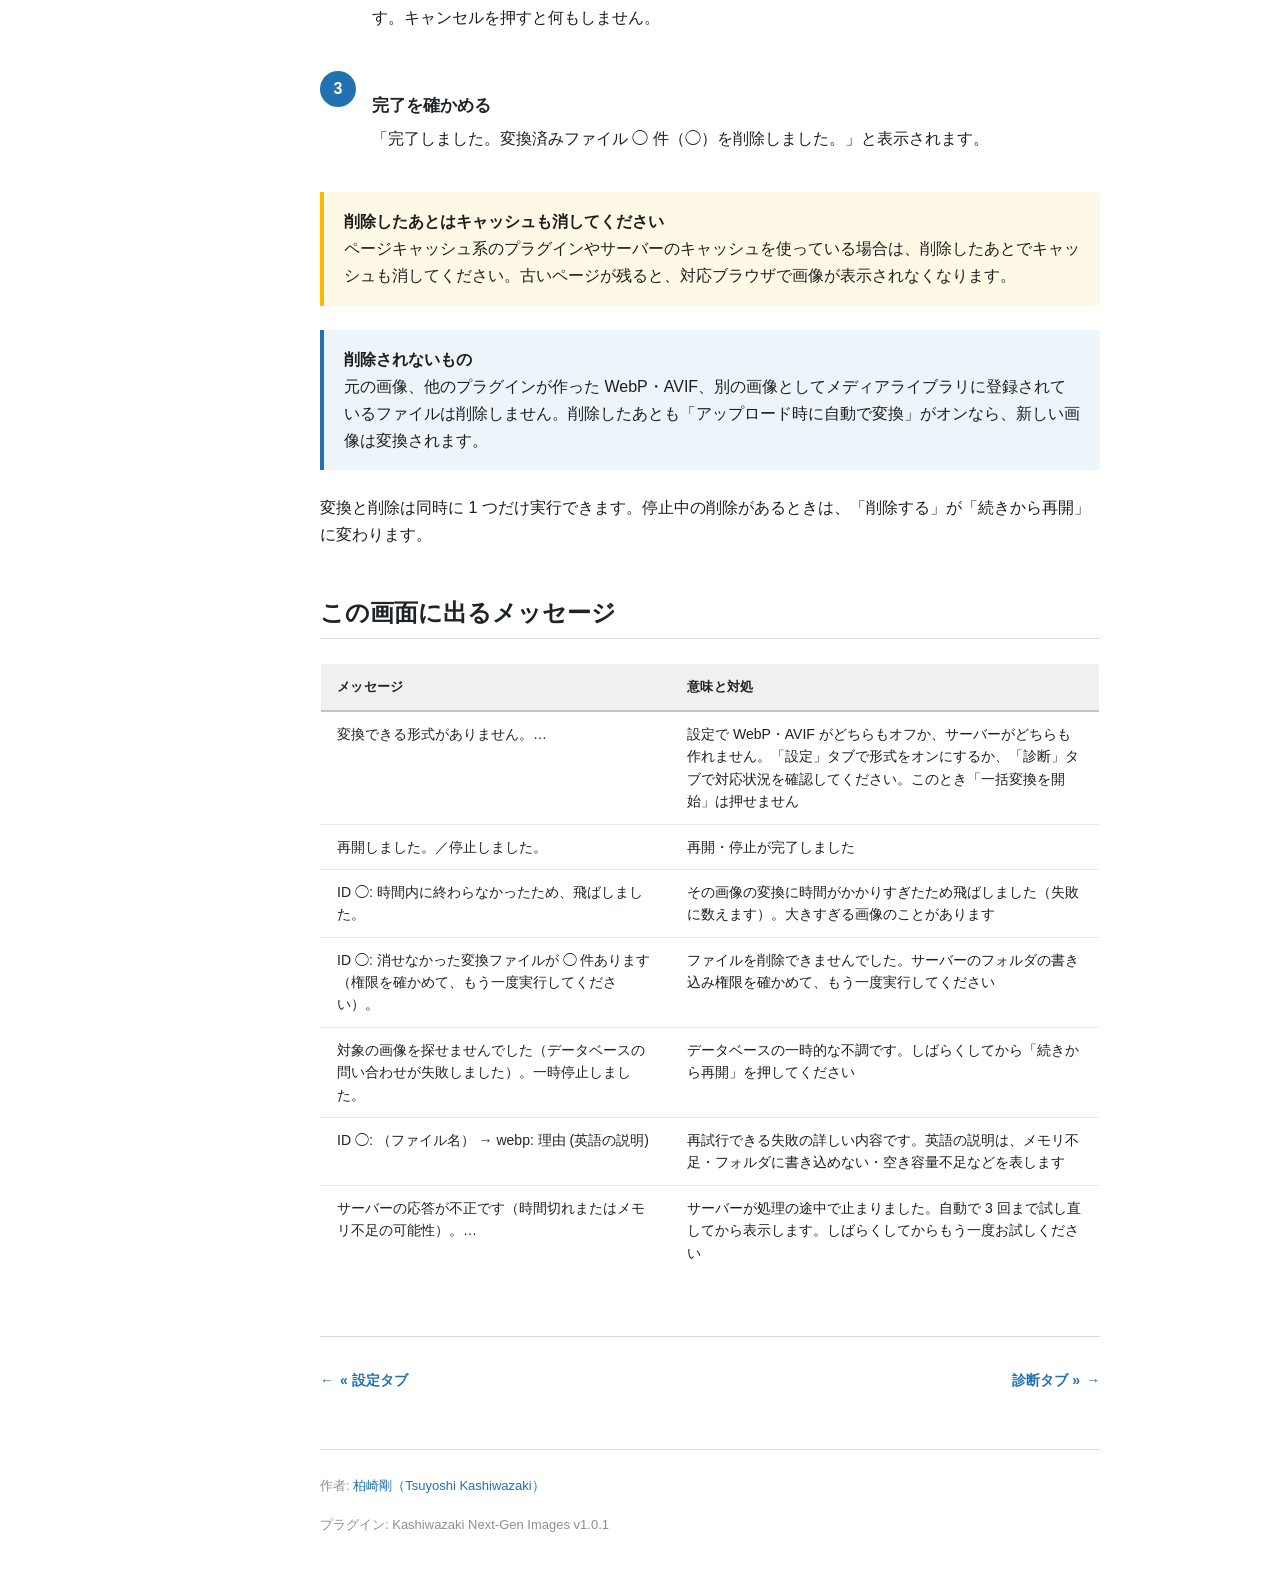
==== commit fcc09f8c: "Update to v1.0.1 - 外部の変換プログラム cavif で AVIF を作れるようにした（設定画面の「cavif の場所」に場所を入力したときだけ動作。入力しなければ、これまでと同じ動" ====
--- a/docs/bulk.html
+++ b/docs/bulk.html
@@ -11,7 +11,7 @@
     <nav class="sidebar">
         <div class="sidebar-header">
             <h2 style="color:#fff;">Next-Gen Images</h2>
-            <span class="version">v1.0.0</span>
+            <span class="version">v1.0.1</span>
             <img src="images/main-visual.png" alt="" style="width:100%;border-radius:4px;margin-top:8px;">
         </div>
         <ul>
@@ -23,6 +23,7 @@
             <li><a href="media.html">メディアライブラリ</a></li>
             <li><a href="delivery.html">サイトでの表示のしくみ</a></li>
             <li><a href="cli.html">コマンドでの操作</a></li>
+            <li><a href="cavif.html">cavif で AVIF を作る</a></li>
             <li><a href="troubleshooting.html">トラブルシューティング</a></li>
         </ul>
     </nav>
@@ -35,10 +36,10 @@
 <p>メディアライブラリの画像を、1 枚ずつ順番に変換します。</p>
 <figure class="infographic"><img src="images/infographics/bulk-flow.png" alt="一括変換の流れ" class="lightbox-trigger"><figcaption>開始 → 1 枚ずつ変換 → 進み具合の表示 → 完了。停止しても続きから再開できます</figcaption></figure>
 <h3>数字の見方</h3>
-<table><thead><tr><th style="width:35%;">表示</th><th>意味</th></tr></thead><tbody><tr><td>画像の総数</td><td>メディアライブラリの JPEG・PNG・GIF・WebP の画像の数</td></tr><tr><td>変換済み</td><td>WebP か AVIF が 1 つ以上ある画像の数</td></tr><tr><td>未変換（目安）</td><td>総数から変換済みを引いた数。軽くならない画像やアニメーション画像など、変換しない画像も含むため、0 にならないことがあります</td></tr></tbody></table>
+<table><thead><tr><th style="width:35%;">表示</th><th>意味</th></tr></thead><tbody><tr><td>画像の総数</td><td>メディアライブラリの JPEG・PNG・GIF・WebP の画像の数</td></tr><tr><td>変換済み</td><td>WebP か AVIF のファイルが実際に 1 つ以上ある画像の数</td></tr><tr><td>処理が必要</td><td>「一括変換を開始」で処理される画像の数。まだ変換していない画像に加えて、「PNG・GIF は劣化なしで変換」の切り替えで PNG・GIF の WebP を作り直す・AVIF を作る・片付ける必要がある画像、変換ファイルが消えた画像、元の画像が差し替わった画像を含みます。軽くならない画像やアニメーション画像など、変換しないと決まった画像は含みません。画像がとても多いサイトやサーバーが混んでいるときは、時間内に数えきれずに「—」と出ることがあります</td></tr></tbody></table>
 <h3>開始前に選べること</h3>
 <h3>以前に失敗した画像も試す</h3><p>前回うまく変換できなかった画像を、もう一度試します。</p><table><tbody><tr><td style="width:30%;">初期値</td><td>オフ</td></tr><tr><td style="width:30%;">対象になる失敗</td><td>メモリ不足・エンジンのエラー・出力の検証に失敗・書き込み失敗・読み込み失敗</td></tr><tr><td style="width:30%;">対象にならないもの</td><td>「軽くならないため」「画素数が上限超過」など、理由があって変換しなかった画像。これらを作り直すには「すべて作り直す」を使います</td></tr></tbody></table>
-<h3>すべて作り直す</h3><p>変換済みの画像も含めて、すべて作り直します。画質などの設定を変えたあとに使います。</p><table><tbody><tr><td style="width:30%;">初期値</td><td>オフ</td></tr><tr><td style="width:30%;">オンのとき</td><td>すべての画像を対象にし、以前に失敗した画像も試します</td></tr><tr><td style="width:30%;">オフのとき</td><td>まだ変換していない画像、元の画像が差し替わった画像、変換ファイルが消えた画像だけを変換します</td></tr><tr><td style="width:30%;">注意</td><td>他のプラグインが作った WebP・AVIF は上書きしません</td></tr></tbody></table>
+<h3>すべて作り直す</h3><p>変換済みの画像も含めて、すべて作り直します。画質を変えたあとに使います。「PNG・GIF は劣化なしで変換」を切り替えたあとや、まだ変換していない画像の変換には不要です（通常の「一括変換を開始」で処理されます）。</p><table><tbody><tr><td style="width:30%;">初期値</td><td>オフ</td></tr><tr><td style="width:30%;">オンのとき</td><td>すべての画像を対象にし、以前に失敗した画像も試します</td></tr><tr><td style="width:30%;">オフのとき</td><td>まだ変換していない画像、元の画像が差し替わった画像、変換ファイルが消えた画像、「PNG・GIF は劣化なしで変換」の切り替えで作り直し・片付けが要る画像だけを処理します</td></tr><tr><td style="width:30%;">注意</td><td>他のプラグインが作った WebP・AVIF は上書きしません</td></tr></tbody></table>
 <p>この 2 つのスイッチは保存されません。開始したときの状態だけが使われます。</p>
 <h3>操作手順</h3>
 <div class="step"><div class="step-number">1</div><div class="step-body"><h4>「一括変換を開始」を押す</h4><p>ボタンが「処理中…」に変わり、進み具合が表示されます。</p></div></div><div class="step"><div class="step-number">2</div><div class="step-body"><h4>進み具合を見る</h4><p>進捗バーと「◯% — 変換中… 処理した枚数 / 全体の枚数（変換したファイル数・失敗の数・減った容量）」が表示されます。下の行には経過時間、残りの目安、いま処理している画像の名前が出ます。</p><figure class="screenshot"><img src="images/screenshots/07-bulk-running.png" alt="一括変換の実行中の表示" class="lightbox-trigger"><figcaption>実行中の表示</figcaption></figure></div></div><div class="step"><div class="step-number">3</div><div class="step-body"><h4>完了を確かめる</h4><p>終わると進捗バーが 100% になり、「完了しました。変換 ◯ ファイル / 失敗 ◯ 枚 / 削減 ◯」と、かかった時間が表示されます。</p><figure class="screenshot"><img src="images/screenshots/08-bulk-done.png" alt="一括変換の完了後の表示" class="lightbox-trigger"><figcaption>完了したときの表示</figcaption></figure></div></div>
@@ -65,7 +66,7 @@
         </nav>
         <footer class="manual-footer">
             <p>作者: <a href="https://www.tsuyoshikashiwazaki.jp/profile/" target="_blank" rel="noopener">柏崎剛（Tsuyoshi Kashiwazaki）</a></p>
-            <p>プラグイン: Kashiwazaki Next-Gen Images v1.0.0</p>
+            <p>プラグイン: Kashiwazaki Next-Gen Images v1.0.1</p>
         </footer>
     </main>
     <div class="lightbox"></div>
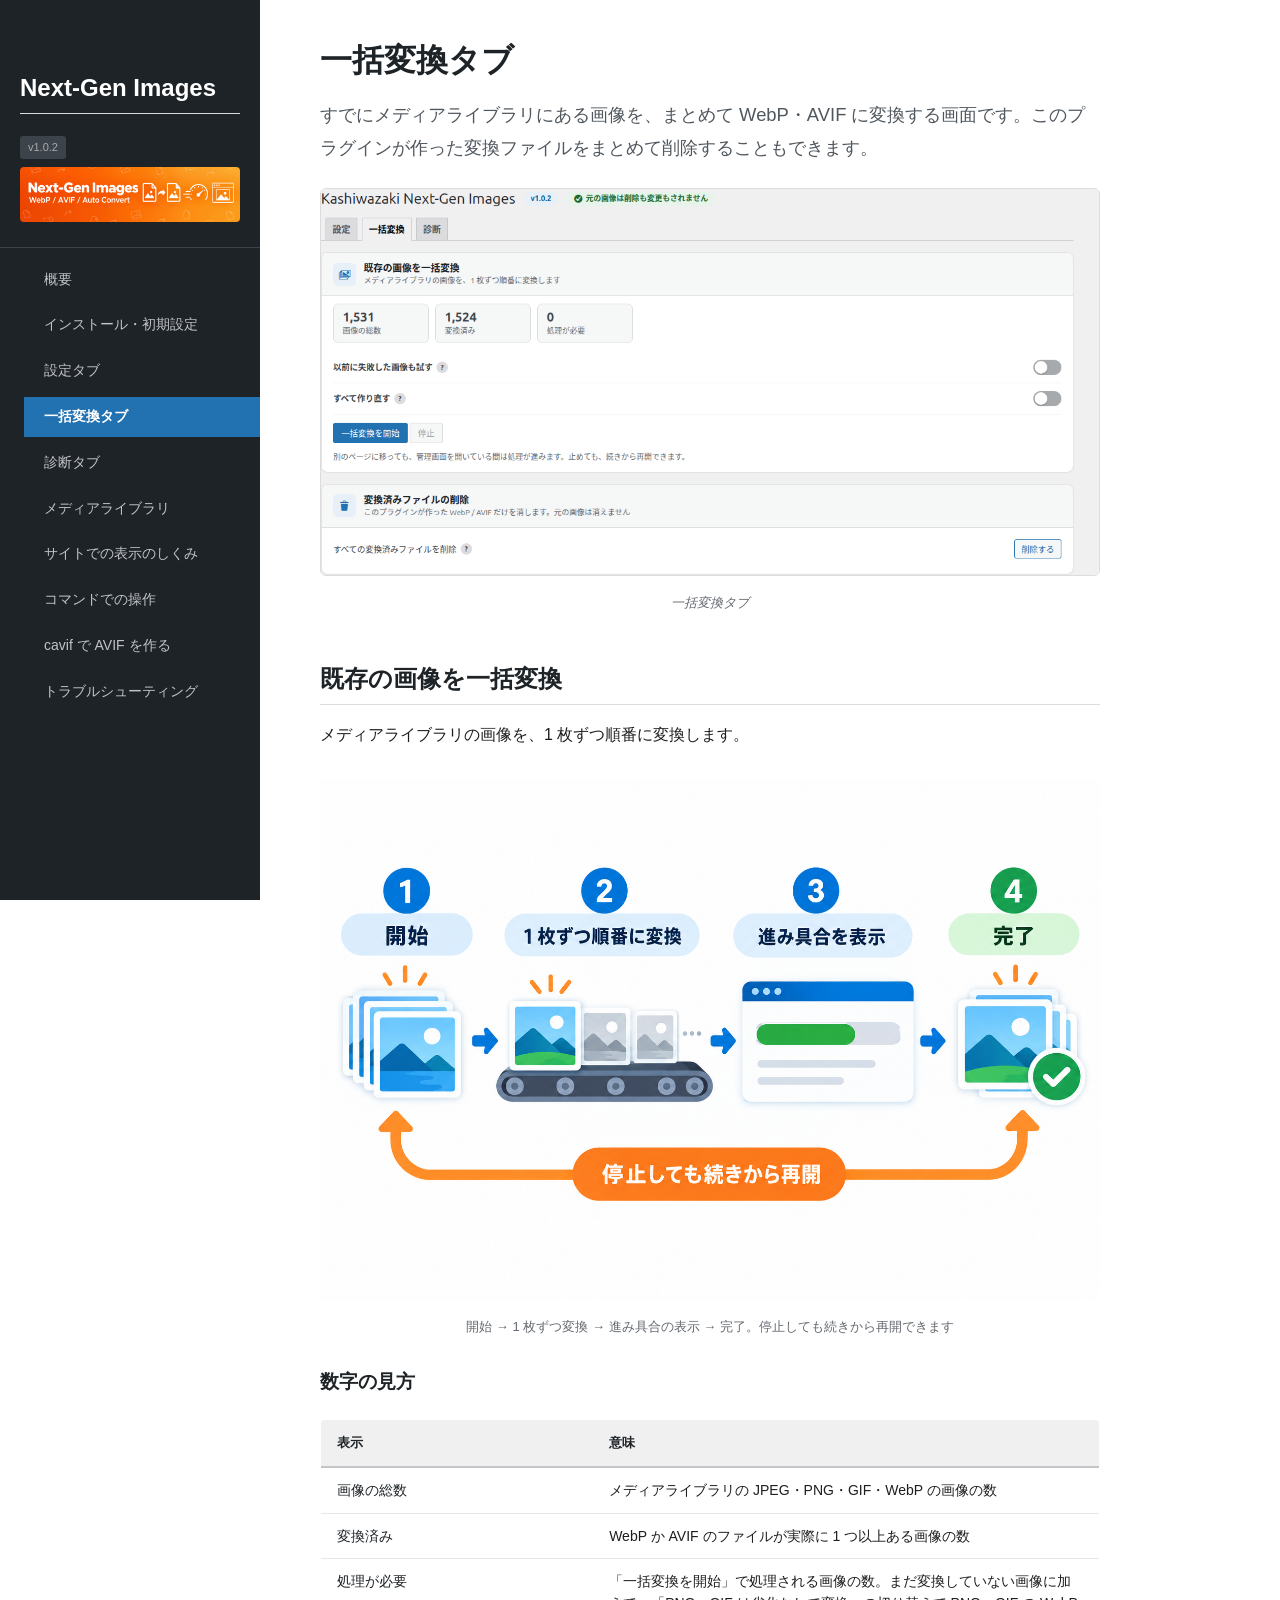
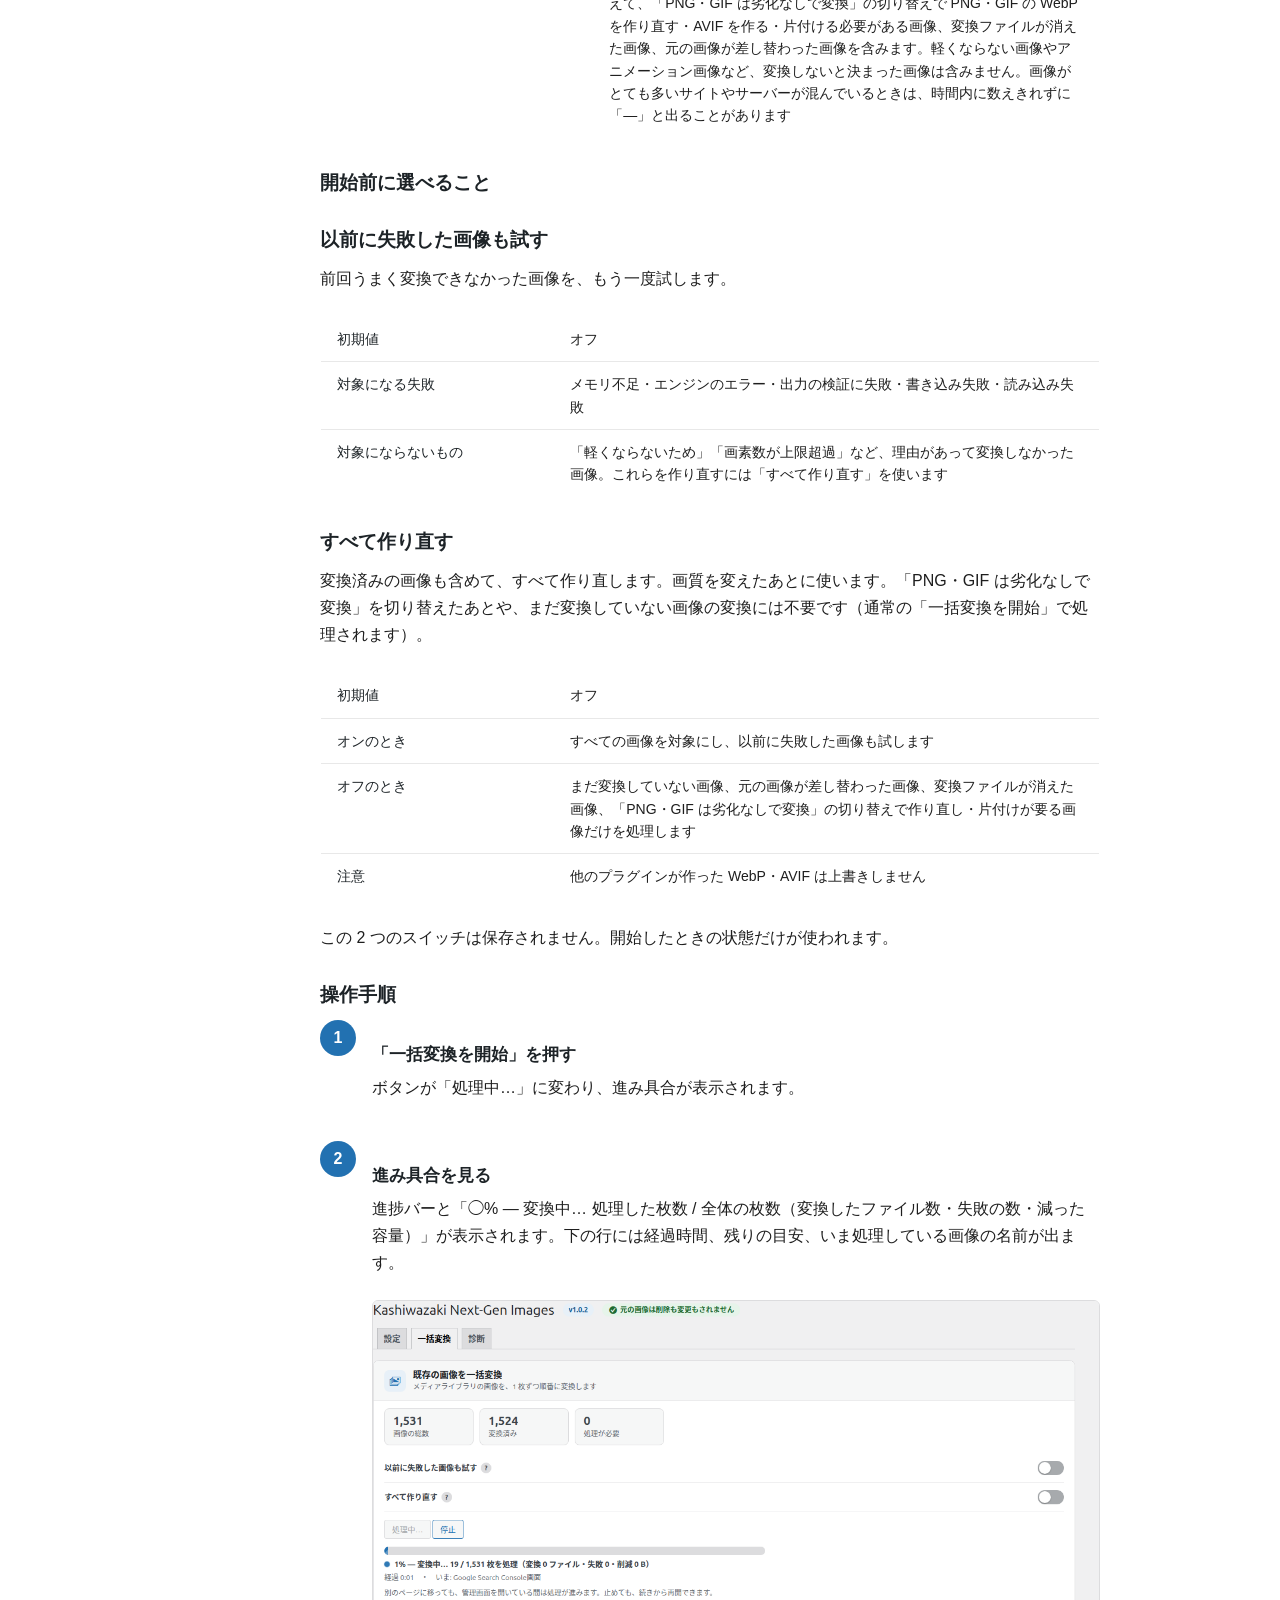
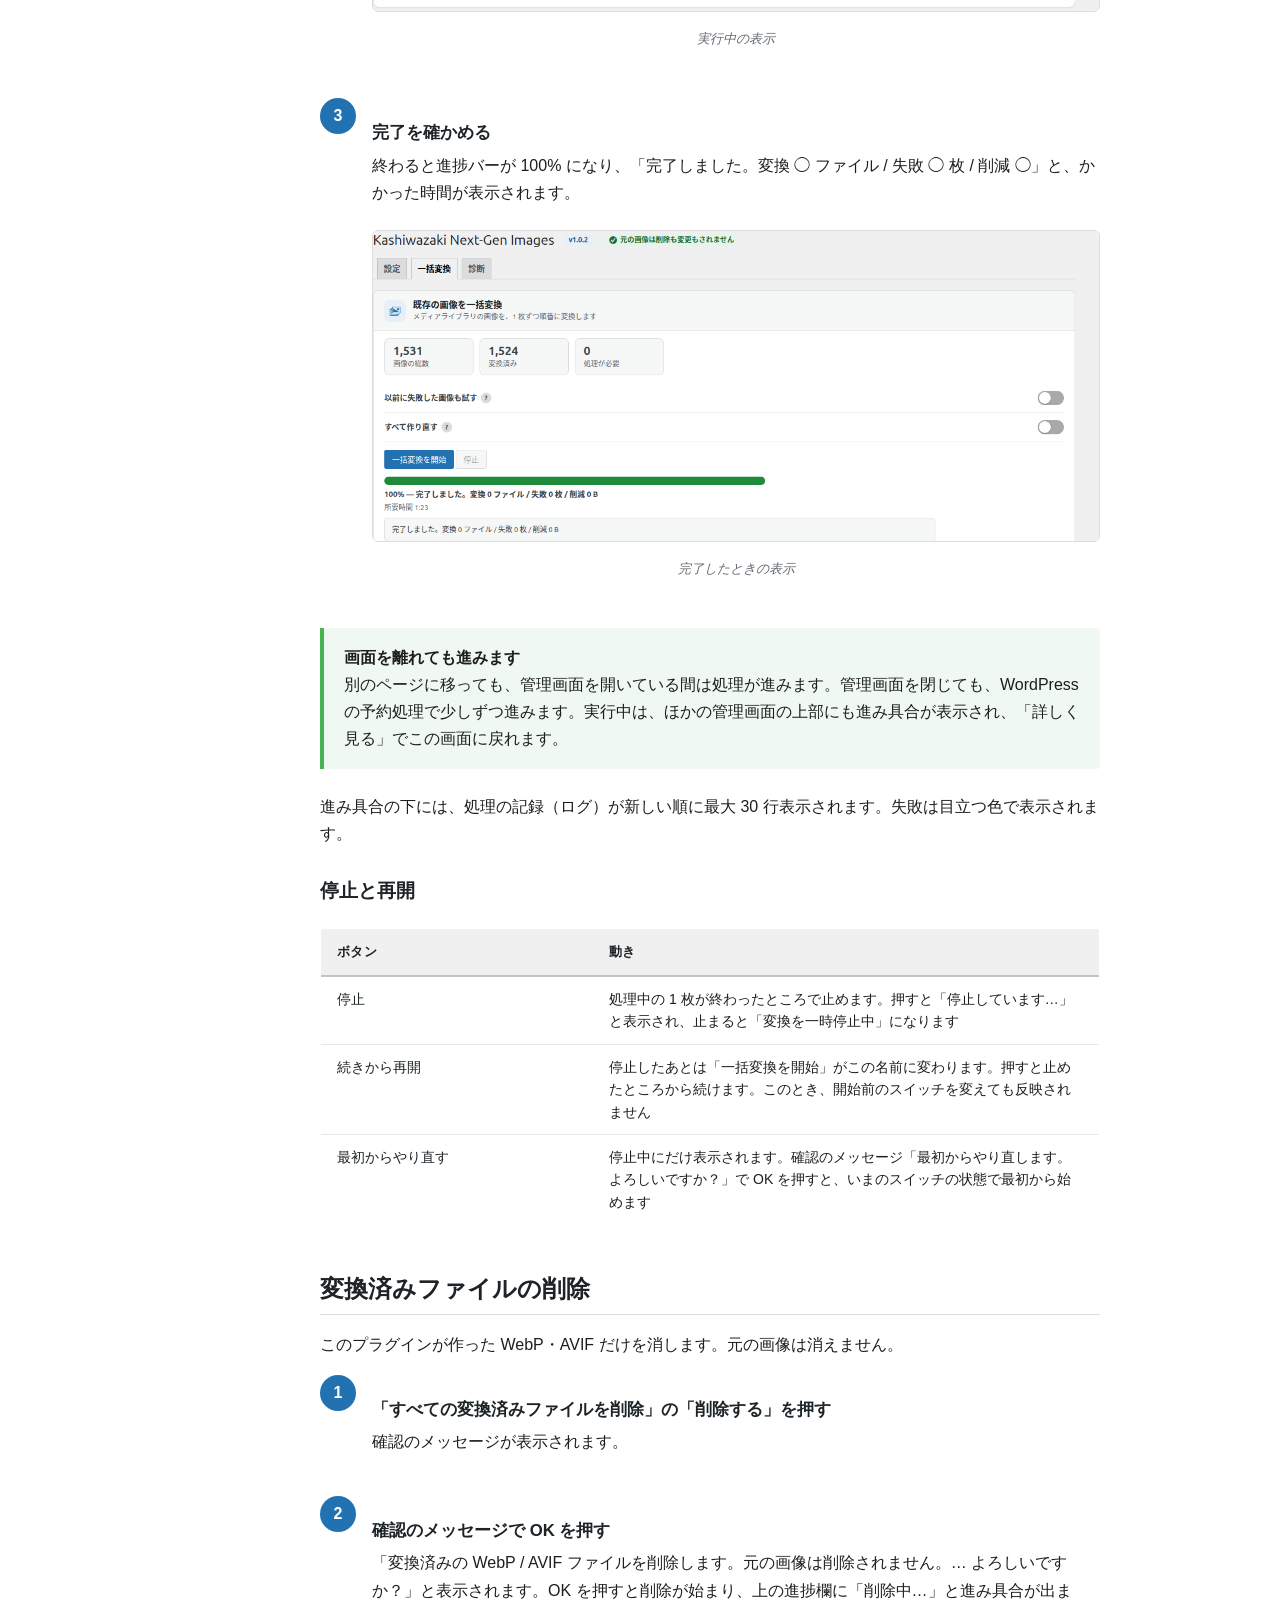
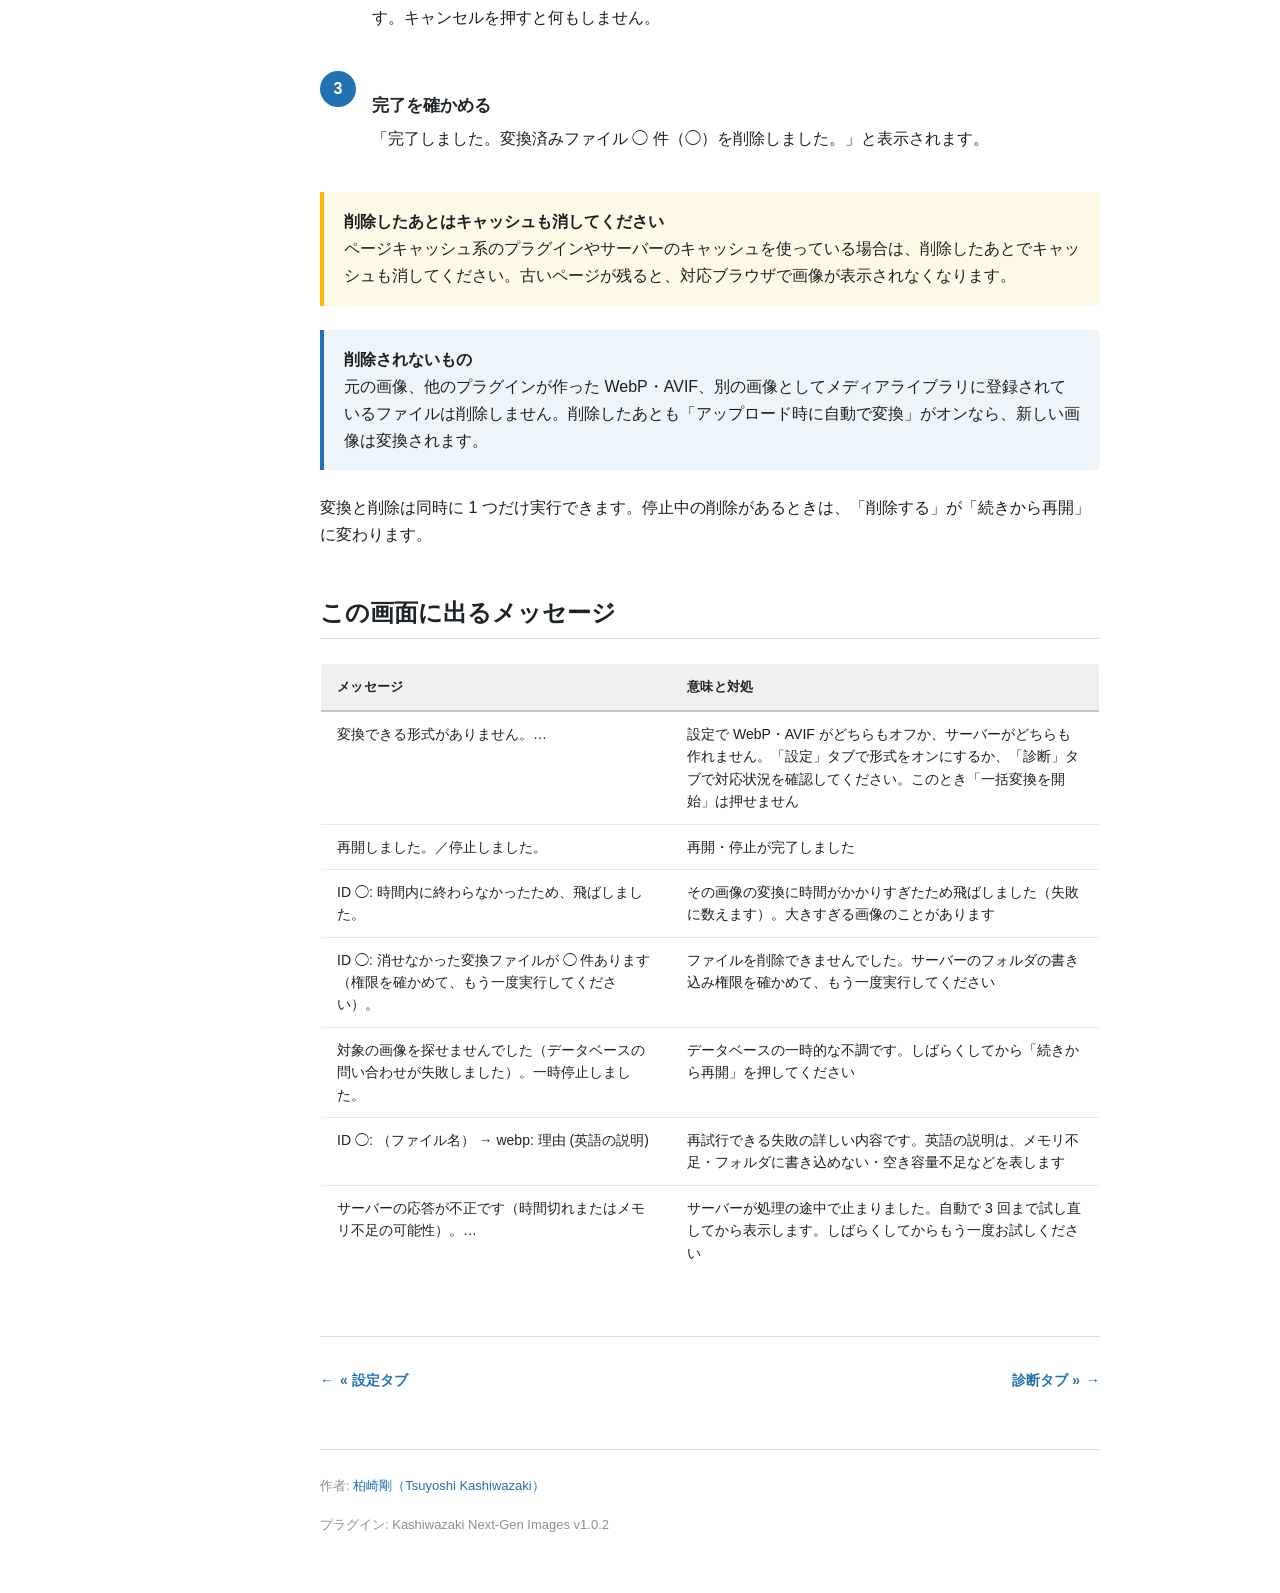
==== commit b314564c: "Update to v1.0.2 - cavif で AVIF を作るとき、1 回の処理（一括変換の 1 区切り・アップロード直後の変換・今すぐ変換など）の締め切りを見ずに、1 枚の上限（既定 60 " ====
--- a/docs/bulk.html
+++ b/docs/bulk.html
@@ -11,7 +11,7 @@
     <nav class="sidebar">
         <div class="sidebar-header">
             <h2 style="color:#fff;">Next-Gen Images</h2>
-            <span class="version">v1.0.1</span>
+            <span class="version">v1.0.2</span>
             <img src="images/main-visual.png" alt="" style="width:100%;border-radius:4px;margin-top:8px;">
         </div>
         <ul>
@@ -66,7 +66,7 @@
         </nav>
         <footer class="manual-footer">
             <p>作者: <a href="https://www.tsuyoshikashiwazaki.jp/profile/" target="_blank" rel="noopener">柏崎剛（Tsuyoshi Kashiwazaki）</a></p>
-            <p>プラグイン: Kashiwazaki Next-Gen Images v1.0.1</p>
+            <p>プラグイン: Kashiwazaki Next-Gen Images v1.0.2</p>
         </footer>
     </main>
     <div class="lightbox"></div>
